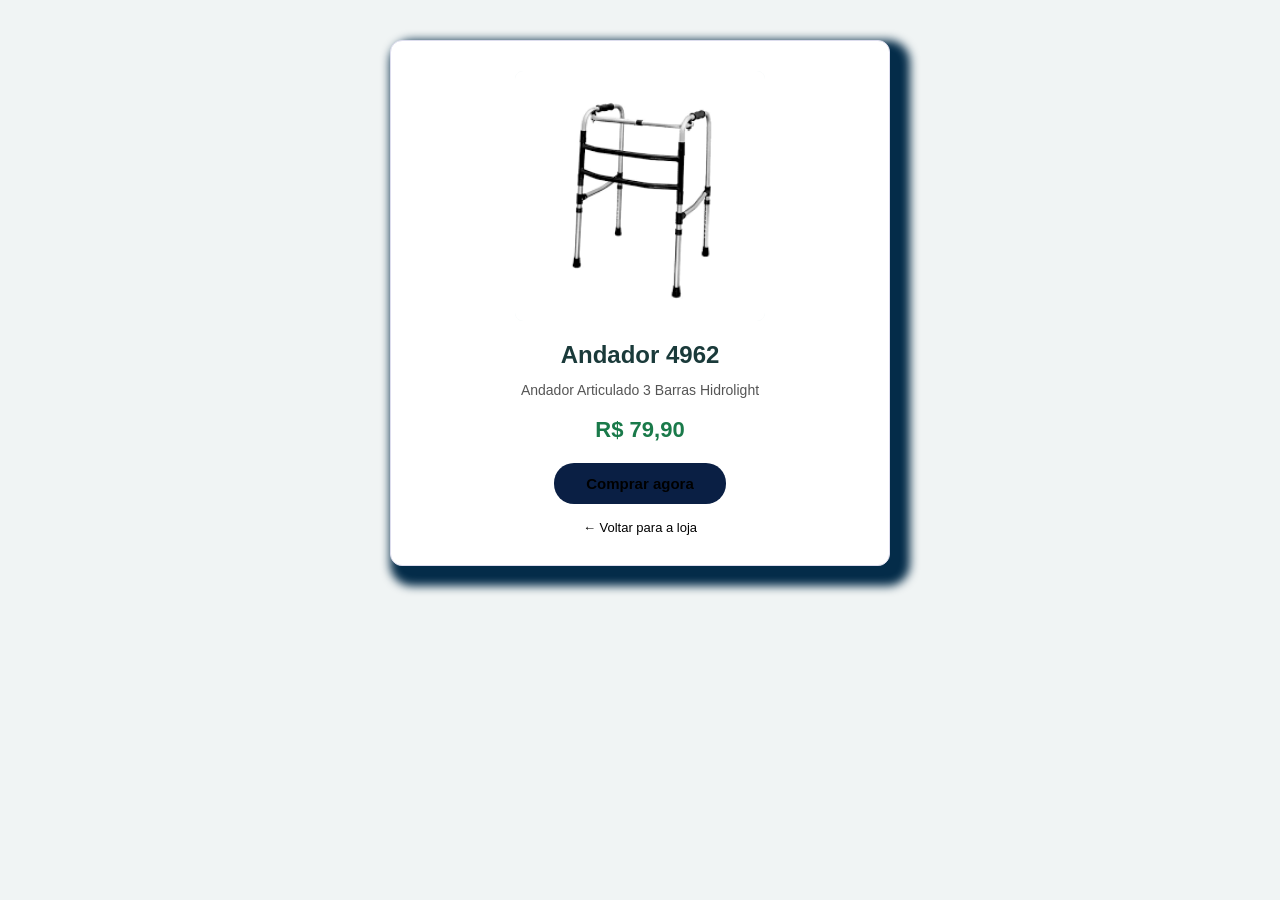
==== andador.html @ 736b68a7 "ola" ====
<!DOCTYPE html>
<html lang="pt-br">

<head>
    <meta charset="UTF-8">
    <link rel="shortcut icon" href="img/download.png" type="image/x-icon">
    <title>Matehos</title>
    <style>
        * {
            margin: 0;
            padding: 0;
            box-sizing: border-box;
        }

        body {
            font-family: sans-serif;
            background: #f0f4f4;
            padding: 40px 20px;
        }

        .produto {
            max-width: 500px;
            margin: 0 auto;
            background: #fff;
            border-radius: 12px;
            padding: 30px;
            text-align: center;
            border: 1px solid #dde;
            box-shadow: 10px 10px 10px 10px #042c49;
        }

        .produto img {
            width: 250px;
            height: 250px;
            object-fit: contain;
            border-radius: 8px;
            background: #eef5f5;
        }

        .produto h2 {
            margin-top: 16px;
            color: #1a3a3a;
        }

        .produto p {
            margin-top: 10px;
            color: #555;
            font-size: 14px;
            line-height: 1.6;
        }

        .produto .preco {
            margin-top: 16px;
            font-size: 22px;
            font-weight: bold;
            color: #1a7a4a;
        }

        .btn-comprar {
            display: inline-block;
            margin-top: 20px;
            padding: 12px 32px;
            background: #0A1F44;
            color: black;
            border-radius: 20px;
            text-decoration: none;
            font-size: 15px;
        }

        .btn-comprar:hover {
            background: white;
            box-shadow: 5px 5px 5px 5px black;
        }

        .voltar {
            display: block;
            margin-top: 16px;
            font-size: 13px;
            color: black;
            text-decoration: none;
        }
    </style>
</head>

<body>
    <div class="produto">
        <img src="img/a.png" alt="Muleta Axilar">
        <h2>Andador 4962</h2>
        <p>Andador Articulado 3 Barras Hidrolight</p>
        <div class="preco">R$ 79,90</div>
        <a href="#" class="btn-comprar"><strong>Comprar agora</strong></a>
        <a href="index.html" class="voltar">← Voltar para a loja</a>
    </div>
</body>

</html>
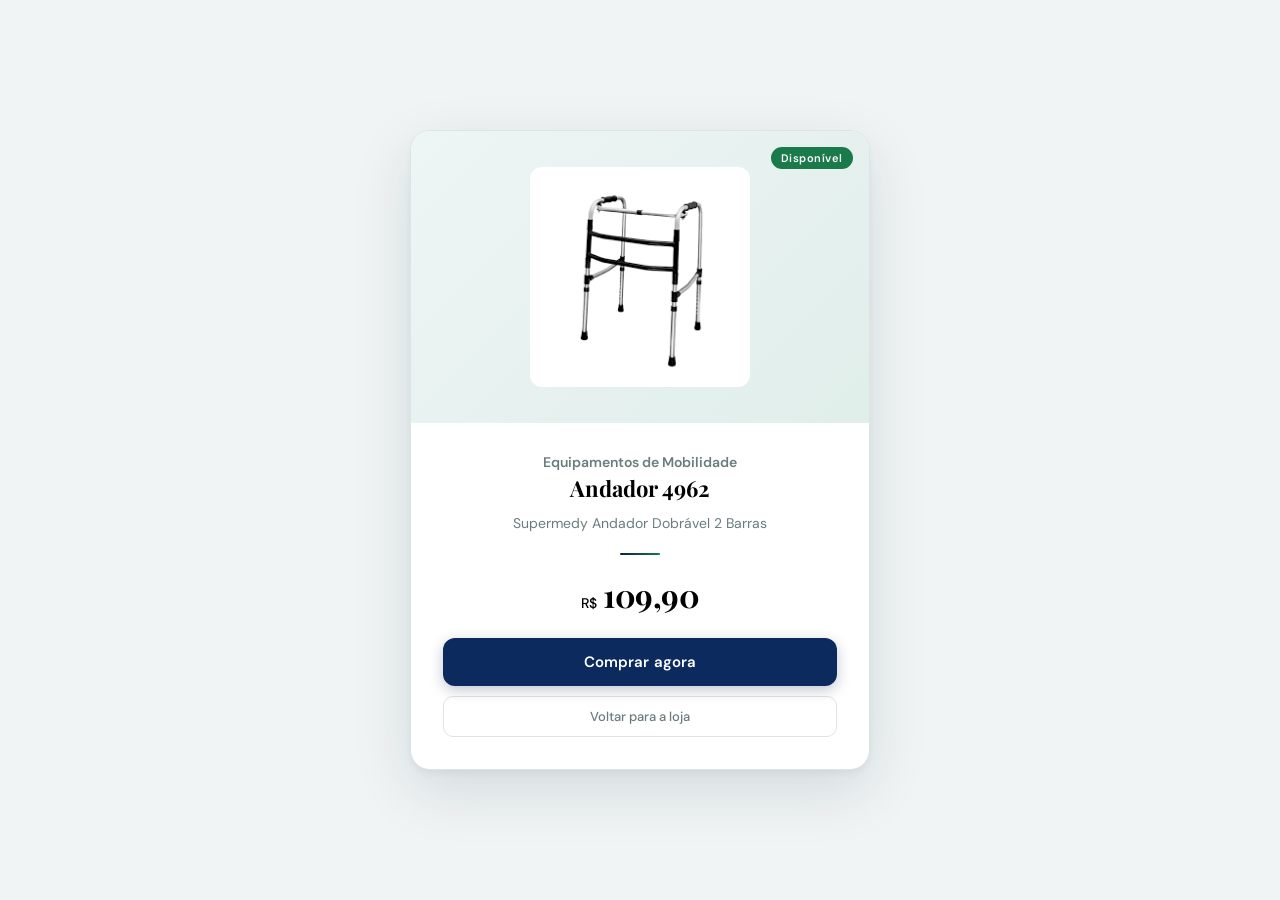
==== commit 2495047d: "chato" ====
--- a/andador.html
+++ b/andador.html
@@ -5,7 +5,20 @@
     <meta charset="UTF-8">
     <link rel="shortcut icon" href="img/download.png" type="image/x-icon">
     <title>Matehos</title>
+    <link href="https://fonts.googleapis.com/css2?family=Playfair+Display:wght@600;700&family=DM+Sans:wght@400;500;600&display=swap" rel="stylesheet">
     <style>
+        :root {
+            --navy: #0A1F44;
+            --green: #1a7a4a;
+            --light-green: #e8f5ee;
+            --bg: #f0f4f4;
+            --card: #ffffff;
+            --text: #1a3a3a;
+            --muted: #6b7c7c;
+            --border: #dde4e4;
+            --shadow: rgba(10, 31, 68, 0.15);
+        }
+
         * {
             margin: 0;
             padding: 0;
@@ -13,83 +26,211 @@
         }
 
         body {
-            font-family: sans-serif;
-            background: #f0f4f4;
+            font-family: 'DM Sans', sans-serif;
+            background: var(--bg);
+            min-height: 100vh;
+            display: flex;
+            align-items: center;
+            justify-content: center;
             padding: 40px 20px;
         }
-
         .produto {
-            max-width: 500px;
+            max-width: 460px;
+            width: 100%;
+            background: var(--card);
+            border-radius: 20px;
+            overflow: hidden;
+            border: 1px solid var(--border);
+            box-shadow:
+                0 4px 6px rgba(10, 31, 68, 0.04),
+                0 20px 60px rgba(10, 31, 68, 0.12);
+            animation: slideUp 0.5s cubic-bezier(0.16, 1, 0.3, 1) both;
+        }
+
+        /* Image area */
+        .produto-img-wrap {
+            background: linear-gradient(135deg, #eef5f5 0%, #e0eeea 100%);
+            display: flex;
+            align-items: center;
+            justify-content: center;
+            padding: 36px;
+            position: relative;
+        }
+
+        .produto-img-wrap::after {
+            bottom: 0;
+            left: 0;
+            right: 0;
+            height: 1px;
+        }
+
+        .produto img {
+            width: 220px;
+            height: 220px;
+            border-radius: 12px;
+        }
+        /* Badge */
+        .badge {
+            position: absolute;
+            top: 16px;
+            right: 16px;
+            background: var(--green);
+            color: white;
+            font-size: 11px;
+            font-weight: 600;
+            letter-spacing: 0.05em;
+            padding: 4px 10px;
+            border-radius: 20px;
+        }
+
+        /* Content area */
+        .produto-body {
+            padding: 28px 32px 32px;
+            text-align: center;
+        }
+
+        .produto-category {
+            font-size: 11px;
+            font-weight: 600;
+            color: var(--green);
+            margin-bottom: 8px;
+        }
+
+        .produto h2 {
+            font-family: 'Playfair Display', serif;
+            font-size: 22px;
+            line-height: 1.3;
+            margin-bottom: 10px;
+        }
+
+        .produto p {
+            color: var(--muted);
+            font-size: 14px;
+            line-height: 1.65;
+            max-width: 340px;
             margin: 0 auto;
-            background: #fff;
+        }
+
+        /* Divider */
+        .divider {
+            width: 40px;
+            height: 2px;
+            background: linear-gradient(90deg, var(--navy), var(--green));
+            border-radius: 2px;
+            margin: 18px auto;
+        }
+
+        /* Price */
+        .preco-wrap {
+            display: flex;
+            align-items: baseline;
+            justify-content: center;
+            gap: 6px;
+            margin-bottom: 22px;
+        }
+
+        .preco-prefix {
+            font-size: 14px;
+            font-weight: 500;
+        }
+
+        .preco {
+            font-size: 32px;
+            font-weight: 700;
+            font-family: 'Playfair Display', serif;
+            letter-spacing: -0.5px;
+        }
+
+        /* Buttons */
+        .acoes {
+            display: flex;
+            flex-direction: column;
+            gap: 10px;
+        }
+
+        .btn-comprar {
+            display: block;
+            padding: 14px 32px;
+            color: white;
             border-radius: 12px;
-            padding: 30px;
-            text-align: center;
-            border: 1px solid #dde;
-            box-shadow: 10px 10px 10px 10px #042c49;
-        }
-
-        .produto img {
-            width: 250px;
-            height: 250px;
-            object-fit: contain;
-            border-radius: 8px;
-            background: #eef5f5;
-        }
-
-        .produto h2 {
-            margin-top: 16px;
-            color: #1a3a3a;
-        }
-
-        .produto p {
-            margin-top: 10px;
-            color: #555;
-            font-size: 14px;
-            line-height: 1.6;
-        }
-
-        .produto .preco {
-            margin-top: 16px;
-            font-size: 22px;
-            font-weight: bold;
-            color: #1a7a4a;
-        }
-
-        .btn-comprar {
-            display: inline-block;
-            margin-top: 20px;
-            padding: 12px 32px;
-            background: #0A1F44;
-            color: black;
-            border-radius: 20px;
             text-decoration: none;
             font-size: 15px;
+            font-weight: 600;
+            letter-spacing: 0.01em;
+            transition: all 0.25s ease;
+            box-shadow: 0 4px 14px rgba(10, 31, 68, 0.25);
+            position: relative;
+            background-color: #0d2a5e;
+            overflow: hidden;
         }
 
         .btn-comprar:hover {
-            background: white;
-            box-shadow: 5px 5px 5px 5px black;
+            background: #0d2a5e;
+            box-shadow: 0 8px 24px rgba(10, 31, 68, 0.32);
+            color: white;
+        }
+
+        .btn-comprar:active {
+            transform: translateY(0);
         }
 
         .voltar {
-            display: block;
-            margin-top: 16px;
+            display: flex;
+            align-items: center;
+            justify-content: center;
+            gap: 6px;
+            padding: 11px;
             font-size: 13px;
-            color: black;
+            font-weight: 500;
+            color: var(--muted);
             text-decoration: none;
+            border-radius: 10px;
+            border: 1px solid var(--border);
+            transition: all 0.2s ease;
+        }
+
+        .voltar:hover {
+            color: var(--navy);
+            border-color: var(--navy);
+            background: rgba(10, 31, 68, 0.03);
+        }
+
+        .voltar svg {
+            transition: transform 0.2s ease;
+        }
+
+        .voltar:hover svg {
+            transform: translateX(-3px);
         }
     </style>
 </head>
 
 <body>
     <div class="produto">
-        <img src="img/a.png" alt="Muleta Axilar">
-        <h2>Andador 4962</h2>
-        <p>Andador Articulado 3 Barras Hidrolight</p>
-        <div class="preco">R$ 79,90</div>
-        <a href="#" class="btn-comprar"><strong>Comprar agora</strong></a>
-        <a href="index.html" class="voltar">← Voltar para a loja</a>
+        <div class="produto-img-wrap">
+            <img src="img/a.png" alt="Guincho Elevador">
+            <span class="badge">Disponível</span>
+        </div>
+
+        <div class="produto-body">
+            <p class="produto-category">Equipamentos de Mobilidade</p>
+            <h2>Andador 4962</h2>
+            <p>Supermedy Andador Dobrável 2 Barras</p>
+
+            <div class="divider"></div>
+
+            <div class="preco-wrap">
+                <span class="preco-prefix">R$</span>
+                <span class="preco">109,90</span>
+            </div>
+
+            <div class="acoes">
+                <a href="#" class="btn-comprar">Comprar agora</a>
+                <a href="index.html" class="voltar">
+                    Voltar para a loja
+                </a>
+            </div>
+        </div>
     </div>
 </body>
 
